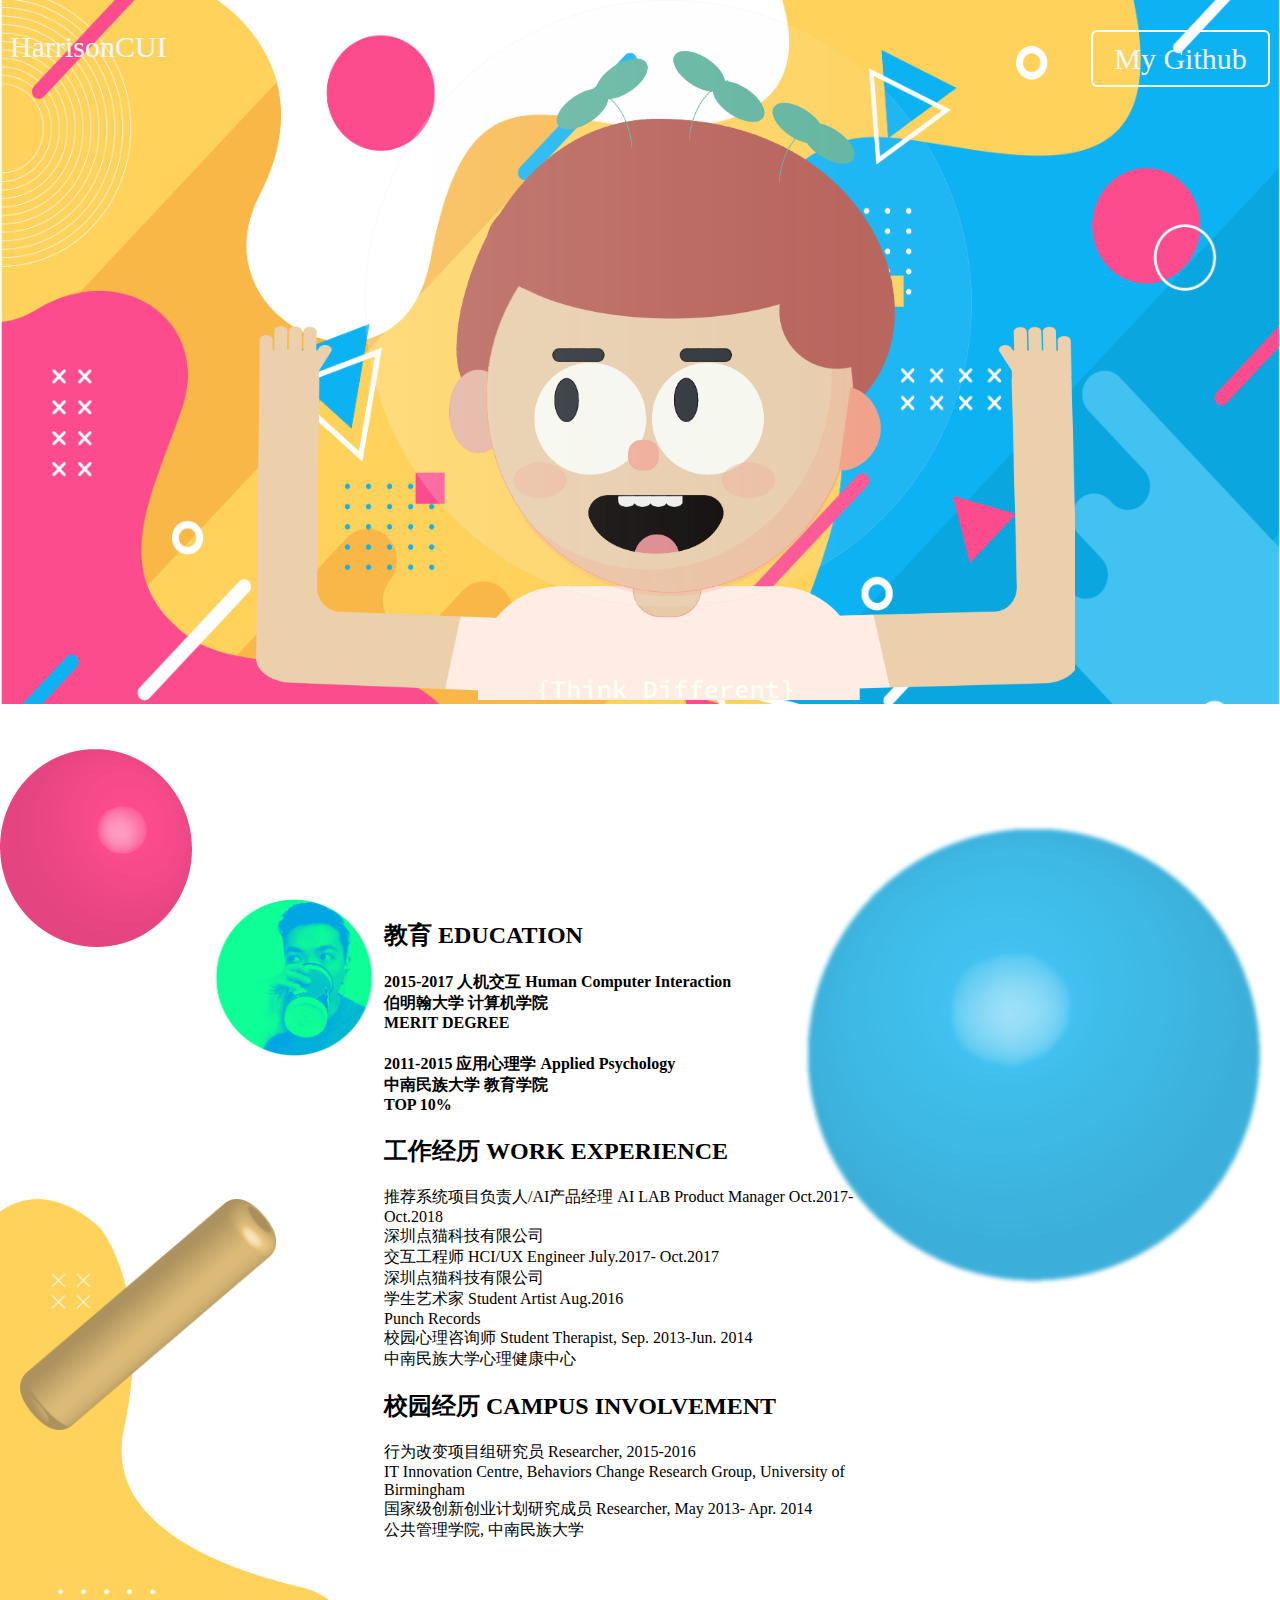
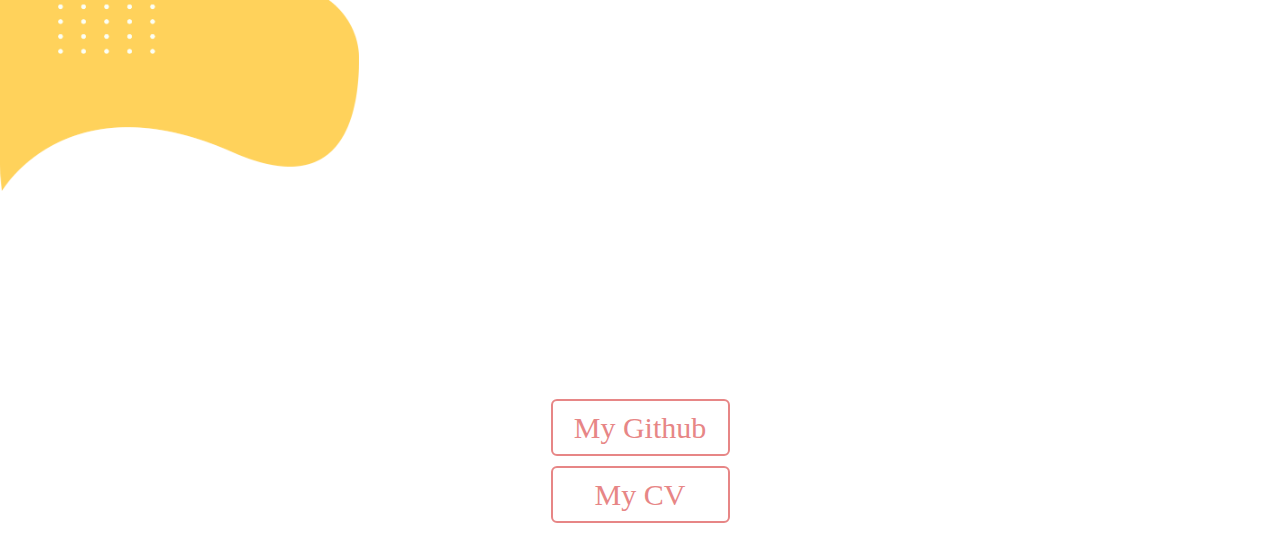
==== index.html @ 65e4f46d "initial" ====
<!DOCTYPE html>
<html lang="en">
<head>
    <meta charset="UTF-8">
    <meta name="viewport" content="width=device-width, initial-scale=1.0">
    <meta http-equiv="X-UA-Compatible" content="ie=edge">
    <link rel="stylesheet" href="main.css">
    <title>HarrisonCUI</title>
</head>
<script>
    
</script>
<body>
    <!-- <img src="/asset/brain.png" alt=""> -->
    <header>
        <div class="Part1">
        <nav>
            <a class="HarrisonCUI"href="">HarrisonCUI</a>
            <a class= "Github" href="https://github.com/HarrisonCUI">My Github </a>
            <!-- <a class="contactme" href="">Contact Me</a> -->
            <!-- <a class= "Download" href="/asset/HELLOHARRISON.pdf">My CV </a> -->
        </nav>
        <div class="BIGSHOT">
            <img src="asset/3x/Harrison.png" alt="" class="BGCharacter">
        </div>
        </div>
    </header>

    <div class="Part2">
        <img class="redball" src="asset/3x/redball.png" alt="redball">
        <img class="blueball" src="asset/3x/blueball.png" alt="blueball" >
        <img class="yellow1" src="asset/3x/yellow1.png" alt="yellow1">
        <div class="abstrat">
            <img src="asset/3x/me.png" alt="" class="me">
            <img class="yellow2" src="asset/3x/yellow2.png" alt="yellow2">

            <div class="profolio">
            <article> <h2>教育 EDUCATION</h2> 

                    <h4>2015-2017  人机交互 Human Computer Interaction <br> 
                                      伯明翰大学 计算机学院 <br>
                                        MERIT DEGREE</h4>
                    
                    <h4>2011-2015  应用心理学 Applied Psychology <br>
                                  中南民族大学 教育学院<br>
                                  TOP 10%</h4>
                    
                    
                    
                    <h2>工作经历 WORK EXPERIENCE</h2> 
                    
                    推荐系统项目负责人/AI产品经理  AI LAB  Product Manager Oct.2017-Oct.2018 <br>
                    深圳点猫科技有限公司 <br>
                    
                    
                    
                    交互工程师 HCI/UX Engineer July.2017- Oct.2017 <br>
                    深圳点猫科技有限公司 <br>
                    
                    
                    学生艺术家 Student Artist  Aug.2016 <br>
                    Punch Records <br>
                    
                    
                    校园心理咨询师 Student Therapist, Sep. 2013-Jun. 2014 <br>
                    中南民族大学心理健康中心 <br>
                    
                    
                    
                    <h2>校园经历 CAMPUS INVOLVEMENT </h2> 
                    
                    行为改变项目组研究员 Researcher, 2015-2016 <br>
                    IT Innovation Centre, Behaviors Change Research Group, University of Birmingham <br>
                    
                    
                    国家级创新创业计划研究成员 Researcher, May 2013- Apr. 2014 <br>
                    公共管理学院, 中南民族大学 <br>
                    
                    
                    
            </article>
                </div>
        </div>

    </div>

    <div class="Part3">
        
        <!-- <img class="yellowball" src="/asset/3x/yellowball.png" alt=""> -->
        <!-- <img name="scrollme" src="/asset/3x/redbackground.png" alt=""> -->
        <!-- <img class="lab" src="/asset/3x/404lab.png" alt=""> -->
    </div>
    
    <div class="Part4"></div>
    <!-- <img class="greenball" src="/asset/3x/greenball.png" alt=""> -->
    <!-- <img class="motto" src="/asset/3x/motto.png" alt=""> -->
    <!-- <img class="whitecy" src="/asset/3x/whitecy.png" alt=""> -->
    <a class= "Github2" href="https://github.com/HarrisonCUI">My Github </a>
    <a class= "Download" href="/asset/HELLOHARRISON.pdf">My CV </a>

    <footer></footer>
</body>
</html>
---- main.css ----
body{
    width: 100%;
    margin: 0;
    padding: 0;
}

.Part1{
    position: relative;
    width: 100%;
    height: 50%;
    background-image: url('asset/3x/background.png');
    background-size: cover;
    background-repeat: no-repeat;
    
    font-family:
    Georgia, "Times New Roman",
    Times, serif; 
    color: red;
 
}

.HarrisonCUI{
    display: block;
    text-decoration: none;
    color: aliceblue;
    font-size: 30px;
    float: left;
    padding-top: 30px;
    margin-left: 10px;
    
}
.contactme{
    width: 100%;
    display: block;
    text-decoration: none;
    border: 2px solid white;
    border-radius: 6px;
    width: 175px;
    height: 53px;
    line-height: 53px;
    margin-top: 30px;
    text-align: center;
    font-size: 30px;
    color: aliceblue;
    float: right;
    margin-right:10px;
    text-shadow: 1px;
}

.Github{
    width: 100%;
    display: block;
    text-decoration: none;
    border: 2px solid white;
    border-radius: 6px;
    width: 175px;
    height: 53px;
    line-height: 53px;
    margin-top: 30px;
    text-align: center;
    font-size: 30px;
    color: aliceblue;
    margin-right:10px;
    text-shadow: 1px;
    float: right;
}


.BIGSHOT{
display: block;
margin-left: 20%;
margin-right: auto; 
width: 80%;
margin-bottom: -5px;

}

.BGCharacter{
    width: 80%;
    position: relative;
    text-align: center;


}




/* .BGCharacter img{ */
    /* position: absolute; */
    /* bottom:0; */
    /* margin: 10px auto 20px;
    display: block;
    align-items: baseline;

} */


/* part2 */

.Part2{
    /* padding-top: 1000px;
    background-size: cover;
    background-image: url(/asset/3x/yellow1.png);
    background-repeat: no-repeat;
    background-position: center; */
    width: 100%;
    padding-bottom: 200px;
    
}

.redball{
    z-index: 0;
    position: absolute ;
    width: 15%;
    padding-top: 50px;
}

.blueball{
    width: 100%;
    position: absolute ;
    width: 40%;
    right: -10px;
    padding-top: 100px;
    z-index: 2;
}

.yellow1{
    position: absolute;
    width: 30%;
    padding-top: 500px;
    left: -25px;
    z-index: 0;
}

.yellow2{
    position: absolute;
    width: 20%;
    padding-top: 500px;
    left: 20px;
    z-index: 1;
}

.me{
    z-index: 5;
    width: 30%;
    /* position: absolute;
    left:30px;*/
    padding-top: 200px;
    float: left;
}

.profolio{
    /* position: absolute; */
    float: left;
    width: 40%;
    text-align: left;
    left: 300px;
    padding-top: 200px;
    z-index: 2;
    padding-bottom: 100px;
}

.Part3{
    
    /* margin-top: 100px; */
    width: 100%;
    height: 200px;
    width: 100%;
    padding-top: 800px;
}

    /* .Part3 img{
        width: 100%;
        position: relative;
        
    } */

.yellowball{
    max-height: 50%;
    max-width: 50%;
    position: absolute ;
}


.lab{
position: relative;
height: 250px;
width: 200px;
margin: 10px auto;
left:50%;
}

.Part4{
margin-top: 100px;

}

.motto{
    width: 50%;
    height: 50%;
    margin-top: 200px;
    /* position: absolute; */
    margin-left: auto;
    margin-right: auto;

}

.whitecy{
    position: absolute;
    width: 20%;

    right: 0px;
}

.greenball{
    position: absolute;
    width: 30%;
    height: 30%;
}

.Github2{
    width: 100%;
    display: block;
    text-decoration: none;
    border: 2px solid rgb(231, 134, 134) ;
    border-radius: 6px;
    width: 175px;
    height: 53px;
    line-height: 53px;
    margin-top: 30px;
    text-align: center; 
    font-size: 30px;
    color: rgb(231, 134, 134);
    margin-right:10px;
     /*   text-shadow: 1px; */
    /* float: right; */
    margin: 0px auto;
    margin: 10px auto;
    left:50%;
}

.Download{

    width: 100%;
    display: block;
    text-decoration: none;
    border: 2px solid rgb(231, 134, 134) ;
    border-radius: 6px;
    width: 175px;
    height: 53px;
    line-height: 53px;
    margin-top: 30px;
    text-align: center; 
    font-size: 30px;
    color: rgb(231, 134, 134);
        /* margin-right:10px;
        text-shadow: 1px; */
    /* float: right; */
    margin: 0px auto;
    margin-top: 5px;
    margin: 10px auto;
    left:50%;
}
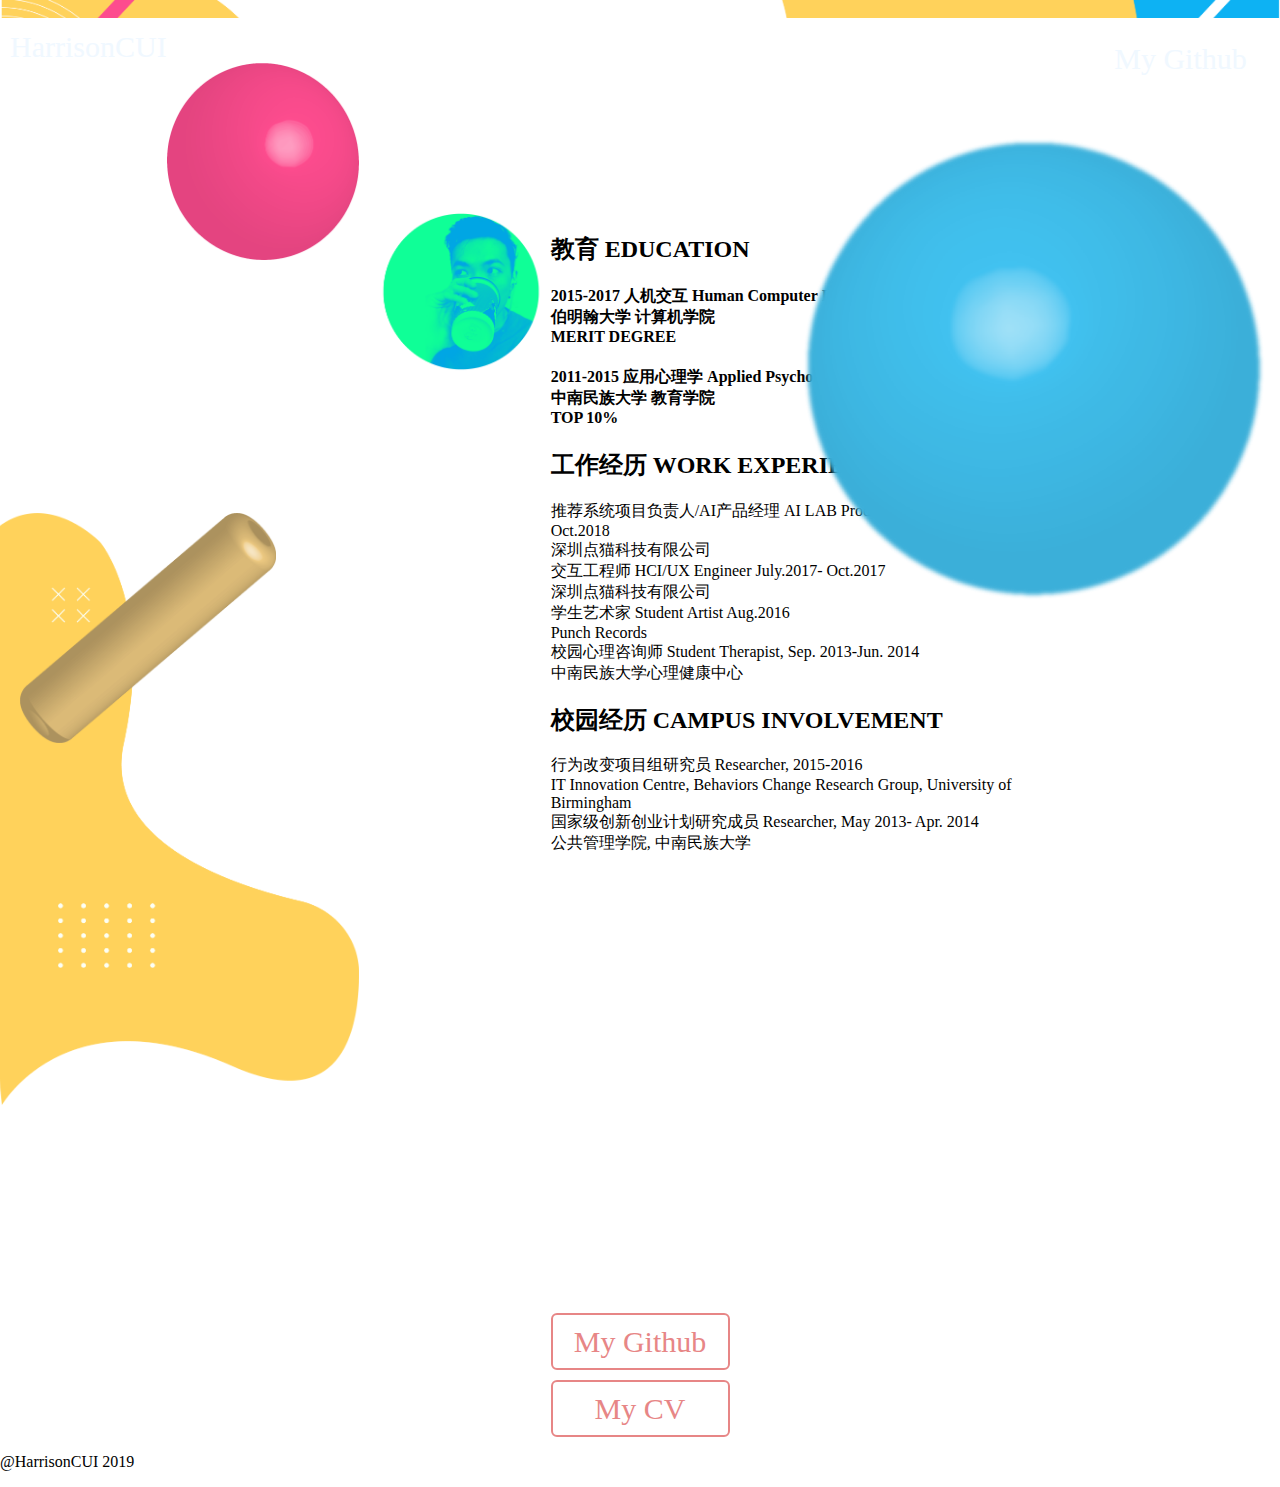
==== commit f55ba30a: "updatemobileversion" ====
--- a/index.html
+++ b/index.html
@@ -5,11 +5,27 @@
     <meta name="viewport" content="width=device-width, initial-scale=1.0">
     <meta http-equiv="X-UA-Compatible" content="ie=edge">
     <link rel="stylesheet" href="main.css">
+    <link rel="stylesheet" href="https://unpkg.com/aos@next/dist/aos.css" />
     <title>HarrisonCUI</title>
+
+
+    <script type="text/javascript">
+        var mobileAgent = new Array("iphone", "ipod", "ipad", "android", "mobile", "blackberry", "webos", "incognito", "webmate", "bada", "nokia", "lg", "ucweb", "skyfire");
+        var browser = navigator.userAgent.toLowerCase();
+        var isMobile = false;
+        for (var i=0; i<mobileAgent.length; i++){
+            if (browser.indexOf(mobileAgent[i])!=-1){
+                isMobile = true;
+                //alert(mobileAgent[i]);
+                location.href = '../mobile/iPhone_X_XS___1.html';
+                break;
+            }
+        }
+        </script>
+
 </head>
-<script>
-    
-</script>
+
+
 <body>
     <!-- <img src="/asset/brain.png" alt=""> -->
     <header>
@@ -21,7 +37,7 @@
             <!-- <a class= "Download" href="/asset/HELLOHARRISON.pdf">My CV </a> -->
         </nav>
         <div class="BIGSHOT">
-            <img src="asset/3x/Harrison.png" alt="" class="BGCharacter">
+            <img src="asset/3x/Harrison2.png" alt="" class="BGCharacter">
         </div>
         </div>
     </header>
@@ -96,8 +112,10 @@
     <!-- <img class="motto" src="/asset/3x/motto.png" alt=""> -->
     <!-- <img class="whitecy" src="/asset/3x/whitecy.png" alt=""> -->
     <a class= "Github2" href="https://github.com/HarrisonCUI">My Github </a>
-    <a class= "Download" href="/asset/HELLOHARRISON.pdf">My CV </a>
+    <a class= "Download" href="https://github.com/HarrisonCUI/Portfolio/raw/gh-pages/asset/HELLOHARRISON.pdf">My CV </a>
 
-    <footer></footer>
+    <footer>
+        <p>@HarrisonCUI 2019</p>
+    </footer>
 </body>
 </html>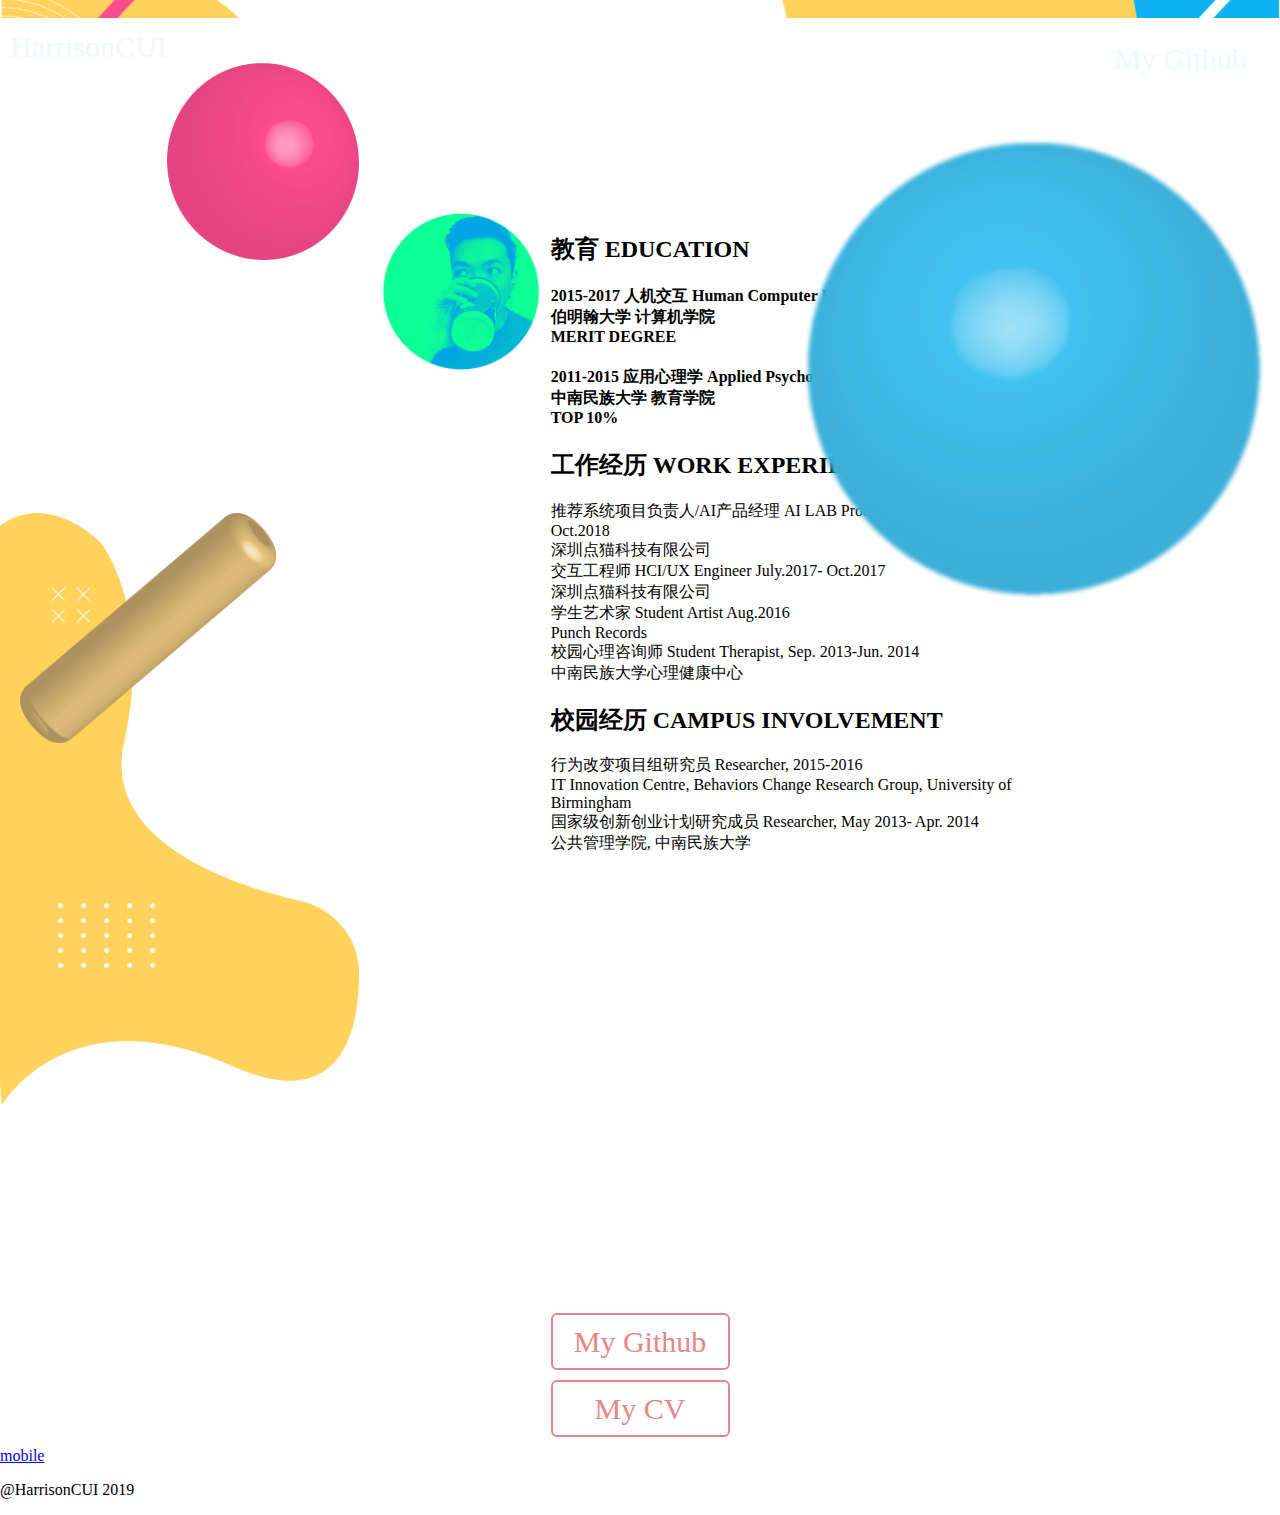
==== commit a565e867: "updatemobileversion" ====
--- a/index.html
+++ b/index.html
@@ -17,7 +17,7 @@
             if (browser.indexOf(mobileAgent[i])!=-1){
                 isMobile = true;
                 //alert(mobileAgent[i]);
-                location.href = '../mobile/iPhone_X_XS___1.html';
+                location.href = '../Portfolio/mobile/iPhone_X_XS___1.html';
                 break;
             }
         }
@@ -113,7 +113,7 @@
     <!-- <img class="whitecy" src="/asset/3x/whitecy.png" alt=""> -->
     <a class= "Github2" href="https://github.com/HarrisonCUI">My Github </a>
     <a class= "Download" href="https://github.com/HarrisonCUI/Portfolio/raw/gh-pages/asset/HELLOHARRISON.pdf">My CV </a>
-
+    <a href="./mobile/iPhone_X_XS___1.html">mobile</a>
     <footer>
         <p>@HarrisonCUI 2019</p>
     </footer>
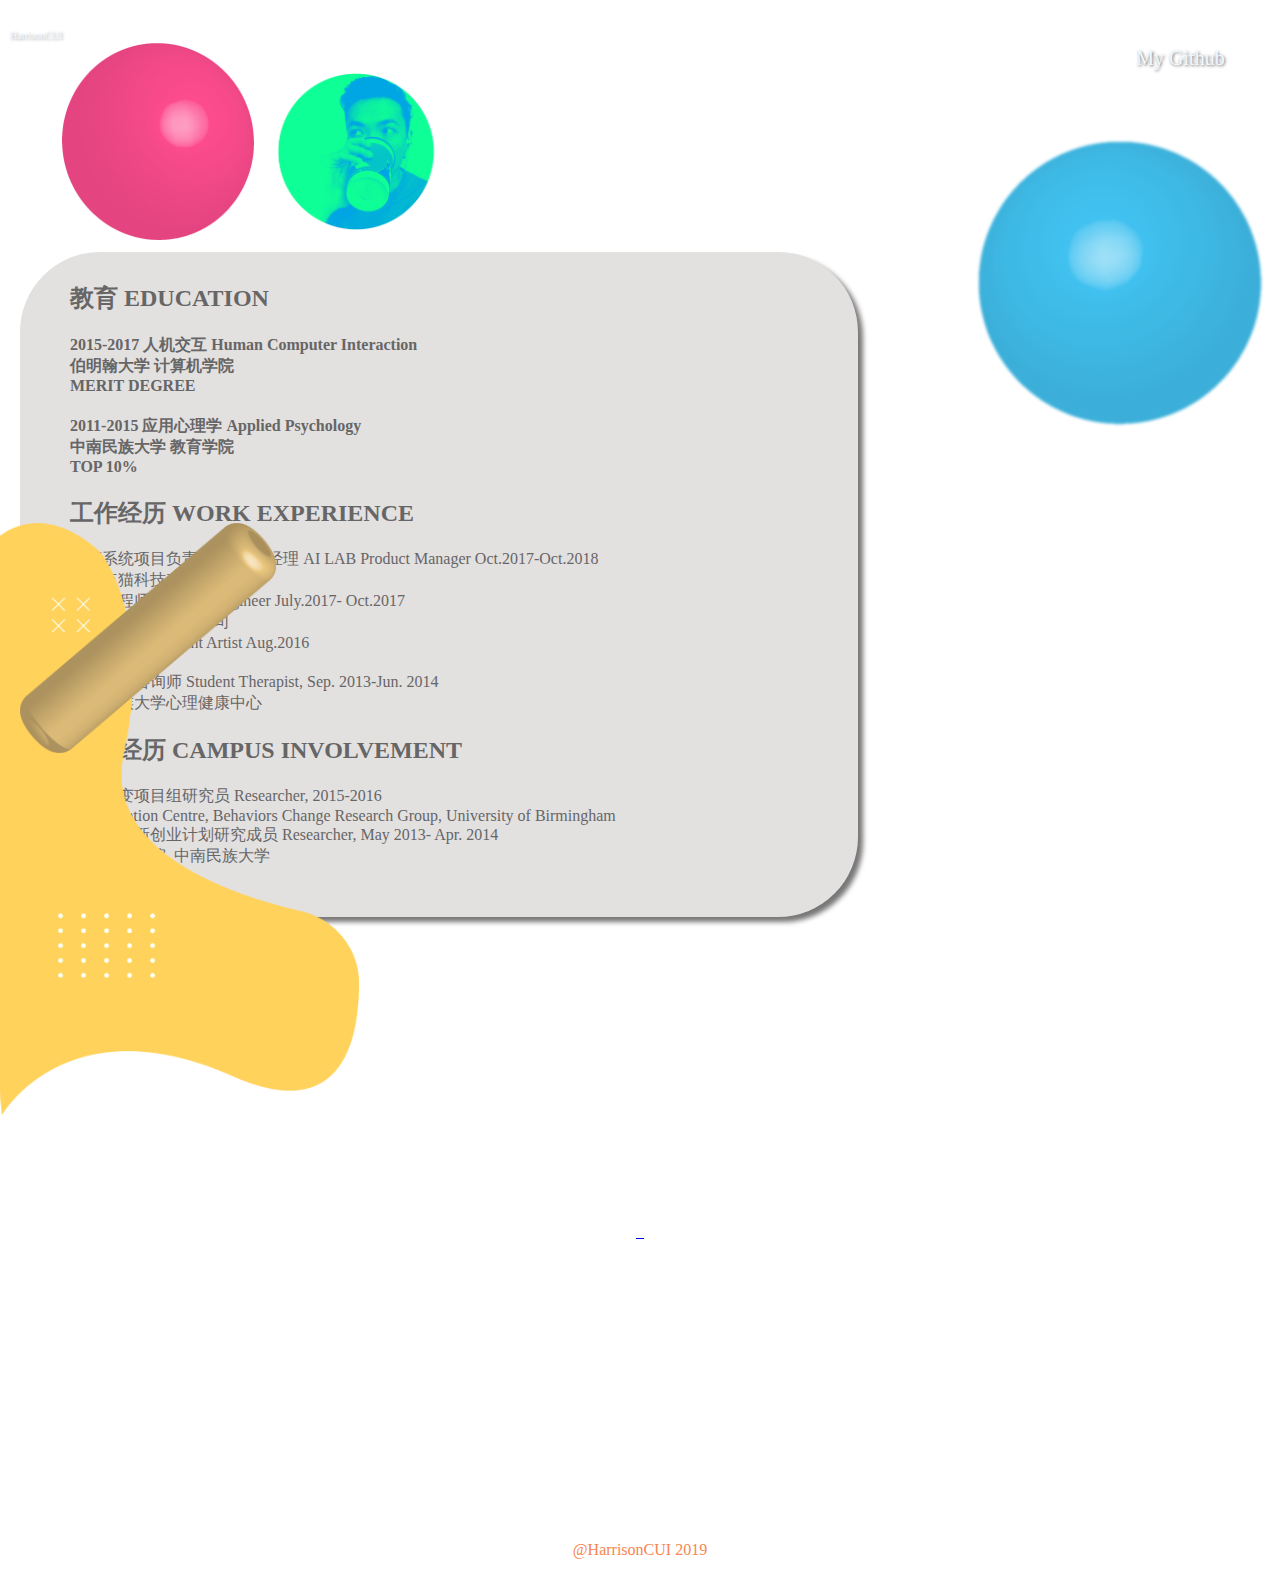
==== commit 14ccfc39: "BACKGROUND" ====
--- a/index.html
+++ b/index.html
@@ -2,27 +2,11 @@
 <html lang="en">
 <head>
     <meta charset="UTF-8">
-    <meta name="viewport" content="width=device-width, initial-scale=1.0">
+    <meta name="viewport" content="width=device-width,initial-scale=1.0, minimum-scale=1.0, maximum-scale=1.0, user-scalable=no">
     <meta http-equiv="X-UA-Compatible" content="ie=edge">
     <link rel="stylesheet" href="main.css">
     <link rel="stylesheet" href="https://unpkg.com/aos@next/dist/aos.css" />
     <title>HarrisonCUI</title>
-
-
-    <script type="text/javascript">
-        var mobileAgent = new Array("iphone", "ipod", "ipad", "android", "mobile", "blackberry", "webos", "incognito", "webmate", "bada", "nokia", "lg", "ucweb", "skyfire");
-        var browser = navigator.userAgent.toLowerCase();
-        var isMobile = false;
-        for (var i=0; i<mobileAgent.length; i++){
-            if (browser.indexOf(mobileAgent[i])!=-1){
-                isMobile = true;
-                //alert(mobileAgent[i]);
-                location.href = '../Portfolio/mobile/iPhone_X_XS___1.html';
-                break;
-            }
-        }
-        </script>
-
 </head>
 
 
@@ -51,6 +35,8 @@
             <img class="yellow2" src="asset/3x/yellow2.png" alt="yellow2">
 
             <div class="profolio">
+            
+
             <article> <h2>教育 EDUCATION</h2> 
 
                     <h4>2015-2017  人机交互 Human Computer Interaction <br> 
@@ -107,15 +93,18 @@
         <!-- <img class="lab" src="/asset/3x/404lab.png" alt=""> -->
     </div>
     
-    <div class="Part4"></div>
+    <div class="Part4">
     <!-- <img class="greenball" src="/asset/3x/greenball.png" alt=""> -->
     <!-- <img class="motto" src="/asset/3x/motto.png" alt=""> -->
     <!-- <img class="whitecy" src="/asset/3x/whitecy.png" alt=""> -->
-    <a class= "Github2" href="https://github.com/HarrisonCUI">My Github </a>
-    <a class= "Download" href="https://github.com/HarrisonCUI/Portfolio/raw/gh-pages/asset/HELLOHARRISON.pdf">My CV </a>
-    <a href="./mobile/iPhone_X_XS___1.html">mobile</a>
+    <div class="Part4button">
+    <a class= "Github2" href="https://github.com/HarrisonCUI"> <img src="asset/3x/iconmonstr-github-5-240.png" alt=""> </a>
+    <a class= "Download" href="https://github.com/HarrisonCUI/Portfolio/raw/gh-pages/asset/HELLOHARRISON.pdf"><img src="asset/3x/iconmonstr-file-24-240.png" alt=""> </a>
+    <a class="MyArtWork"href="https://www.zcool.com.cn/u/15503506"><img src="asset/3x/iconmonstr-behance-5-240.png" alt=""></a>
+    </div>
+    </div>
     <footer>
         <p>@HarrisonCUI 2019</p>
     </footer>
 </body>
-</html>+</html>
--- a/main.css
+++ b/main.css
@@ -9,7 +9,7 @@
     position: relative;
     width: 100%;
     height: 50%;
-    background-image: url('asset/3x/background.png');
+    background-image: url(asset/background1.png);
     background-size: cover;
     background-repeat: no-repeat;
     
@@ -17,6 +17,8 @@
     Georgia, "Times New Roman",
     Times, serif; 
     color: red;
+    text-shadow: 1px 1px 3px #9e9e9e;
+
  
 }
 
@@ -24,7 +26,7 @@
     display: block;
     text-decoration: none;
     color: aliceblue;
-    font-size: 30px;
+    font-size: 10px;
     float: left;
     padding-top: 30px;
     margin-left: 10px;
@@ -59,11 +61,12 @@
     line-height: 53px;
     margin-top: 30px;
     text-align: center;
-    font-size: 30px;
+    font-size: 20px;
     color: aliceblue;
     margin-right:10px;
     text-shadow: 1px;
     float: right;
+    text-shadow: 1px 1px 3px #666666;
 }
 
 
@@ -107,6 +110,7 @@
     background-position: center; */
     width: 100%;
     padding-bottom: 200px;
+    padding-top: 10px;
     
 }
 
@@ -114,14 +118,14 @@
     z-index: 0;
     position: absolute ;
     width: 15%;
-    padding-top: 50px;
+    padding-top: 20px;
 }
 
 .blueball{
     width: 100%;
     position: absolute ;
-    width: 40%;
-    right: -10px;
+    width: 25%;
+    right: 0px;
     padding-top: 100px;
     z-index: 2;
 }
@@ -147,19 +151,27 @@
     width: 30%;
     /* position: absolute;
     left:30px;*/
-    padding-top: 200px;
+    padding-top: 50px;
     float: left;
 }
 
 .profolio{
     /* position: absolute; */
     float: left;
-    width: 40%;
+    width: 60%;
+    padding: 20px;
     text-align: left;
     left: 300px;
-    padding-top: 200px;
+    padding-top: 10px;
     z-index: 2;
-    padding-bottom: 100px;
+    padding-bottom: 50px;
+    box-shadow: 5px 5px 5px #777777;
+    border-radius: 80px;
+    background-color: rgb(227, 224, 224);
+    padding-left: 50px;
+    margin: 20px;
+    color: #666666;
+    
 }
 
 .Part3{
@@ -193,18 +205,22 @@
 }
 
 .Part4{
-margin-top: 100px;
-
+        /* background-image: url(/asset/3x/motto.png);
+        background-repeat: no-repeat;
+        background-size: CONTAIN;
+        width: 100%;
+        float: left;*/
+        /* position: relative;
+        left: 50%;  */
+
+}
+.Part4button{
+    text-align: center;
 }
 
 .motto{
-    width: 50%;
-    height: 50%;
-    margin-top: 200px;
-    /* position: absolute; */
-    margin-left: auto;
-    margin-right: auto;
-
+ display: block;
+ margin: 0 auto;
 }
 
 .whitecy{
@@ -220,46 +236,21 @@
     height: 30%;
 }
 
-.Github2{
-    width: 100%;
-    display: block;
-    text-decoration: none;
-    border: 2px solid rgb(231, 134, 134) ;
-    border-radius: 6px;
-    width: 175px;
-    height: 53px;
-    line-height: 53px;
-    margin-top: 30px;
-    text-align: center; 
-    font-size: 30px;
-    color: rgb(231, 134, 134);
-    margin-right:10px;
-     /*   text-shadow: 1px; */
-    /* float: right; */
-    margin: 0px auto;
-    margin: 10px auto;
-    left:50%;
-}
-
-.Download{
-
-    width: 100%;
-    display: block;
-    text-decoration: none;
-    border: 2px solid rgb(231, 134, 134) ;
-    border-radius: 6px;
-    width: 175px;
-    height: 53px;
-    line-height: 53px;
-    margin-top: 30px;
-    text-align: center; 
-    font-size: 30px;
-    color: rgb(231, 134, 134);
-        /* margin-right:10px;
-        text-shadow: 1px; */
-    /* float: right; */
-    margin: 0px auto;
-    margin-top: 5px;
-    margin: 10px auto;
-    left:50%;
+.Github2 img{
+    width: 5rem;
+}
+
+.Download img{
+    width: 5rem;
+}
+
+.MyArtWork img{
+    width: 5rem;
+}
+
+footer{
+    margin-top: 300px;
+    /* float: left; */
+    text-align: center;
+    color: rgb(247, 133, 81);
 }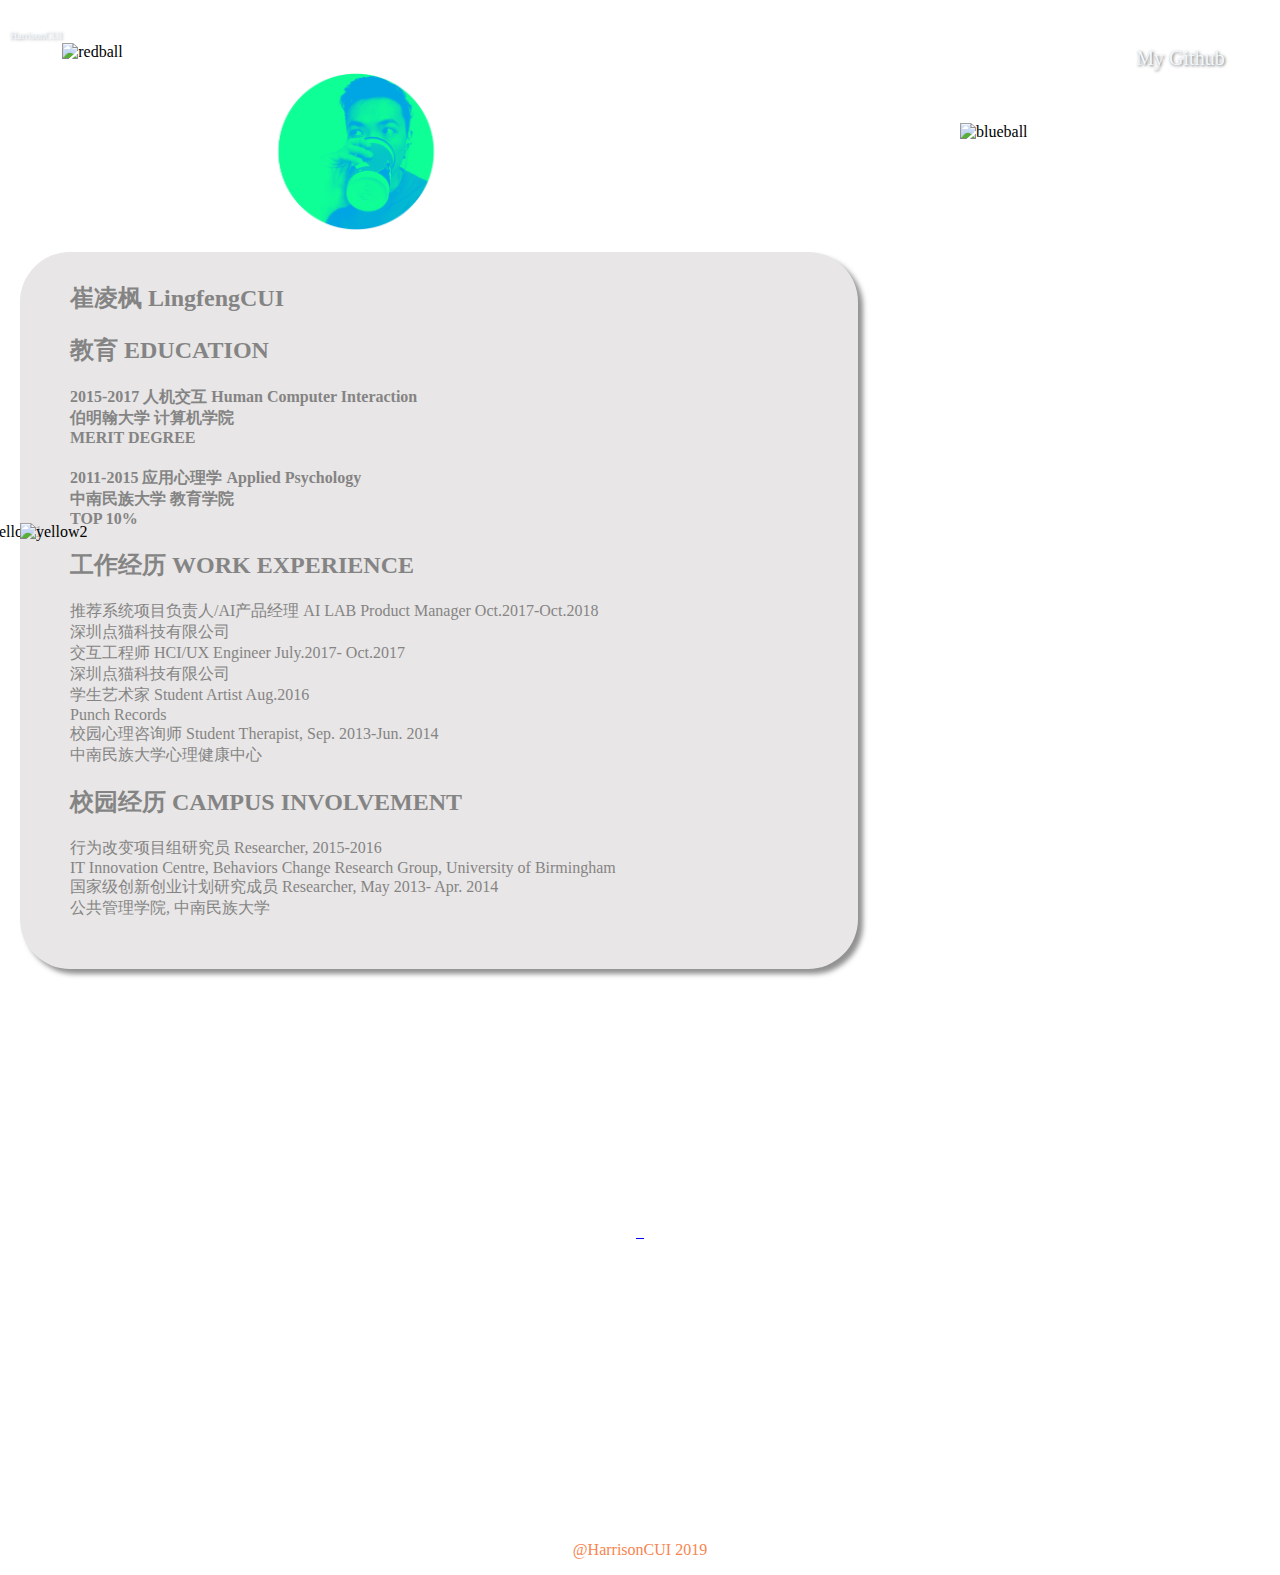
==== commit c9d8a5cb: "backgroundbody" ====
--- a/index.html
+++ b/index.html
@@ -21,23 +21,25 @@
             <!-- <a class= "Download" href="/asset/HELLOHARRISON.pdf">My CV </a> -->
         </nav>
         <div class="BIGSHOT">
-            <img src="asset/3x/Harrison2.png" alt="" class="BGCharacter">
+            <img src="asset/3x/Harrison3.png" alt="" class="BGCharacter">
         </div>
         </div>
     </header>
 
     <div class="Part2">
-        <img class="redball" src="asset/3x/redball.png" alt="redball">
-        <img class="blueball" src="asset/3x/blueball.png" alt="blueball" >
-        <img class="yellow1" src="asset/3x/yellow1.png" alt="yellow1">
+        <img class="redball" src="asset/3x/redball2.png" alt="redball">
+        <img class="blueball" src="asset/3x/blueball2.png" alt="blueball" >
+        <img class="yellow1" src="asset/3x/yellow22.png" alt="yellow1">
         <div class="abstrat">
             <img src="asset/3x/me.png" alt="" class="me">
-            <img class="yellow2" src="asset/3x/yellow2.png" alt="yellow2">
+            <img class="yellow2" src="asset/3x/yellow12.png" alt="yellow2">
 
             <div class="profolio">
             
 
-            <article> <h2>教育 EDUCATION</h2> 
+            <article> 
+                <h2>崔凌枫 LingfengCUI</h2> 
+                <h2>教育 EDUCATION</h2> 
 
                     <h4>2015-2017  人机交互 Human Computer Interaction <br> 
                                       伯明翰大学 计算机学院 <br>
--- a/main.css
+++ b/main.css
@@ -3,13 +3,16 @@
     width: 100%;
     margin: 0;
     padding: 0;
-}
+    background-image: url(asset/bodybackground.svg);
+    background-size: contain;
+}
+
 
 .Part1{
     position: relative;
     width: 100%;
     height: 50%;
-    background-image: url(asset/background1.png);
+    background-image: url(asset/SVG/background.svg);
     background-size: cover;
     background-repeat: no-repeat;
     
@@ -166,11 +169,12 @@
     z-index: 2;
     padding-bottom: 50px;
     box-shadow: 5px 5px 5px #777777;
-    border-radius: 80px;
+    border-radius: 50px;
     background-color: rgb(227, 224, 224);
     padding-left: 50px;
     margin: 20px;
     color: #666666;
+    opacity: 0.8;
     
 }
 
